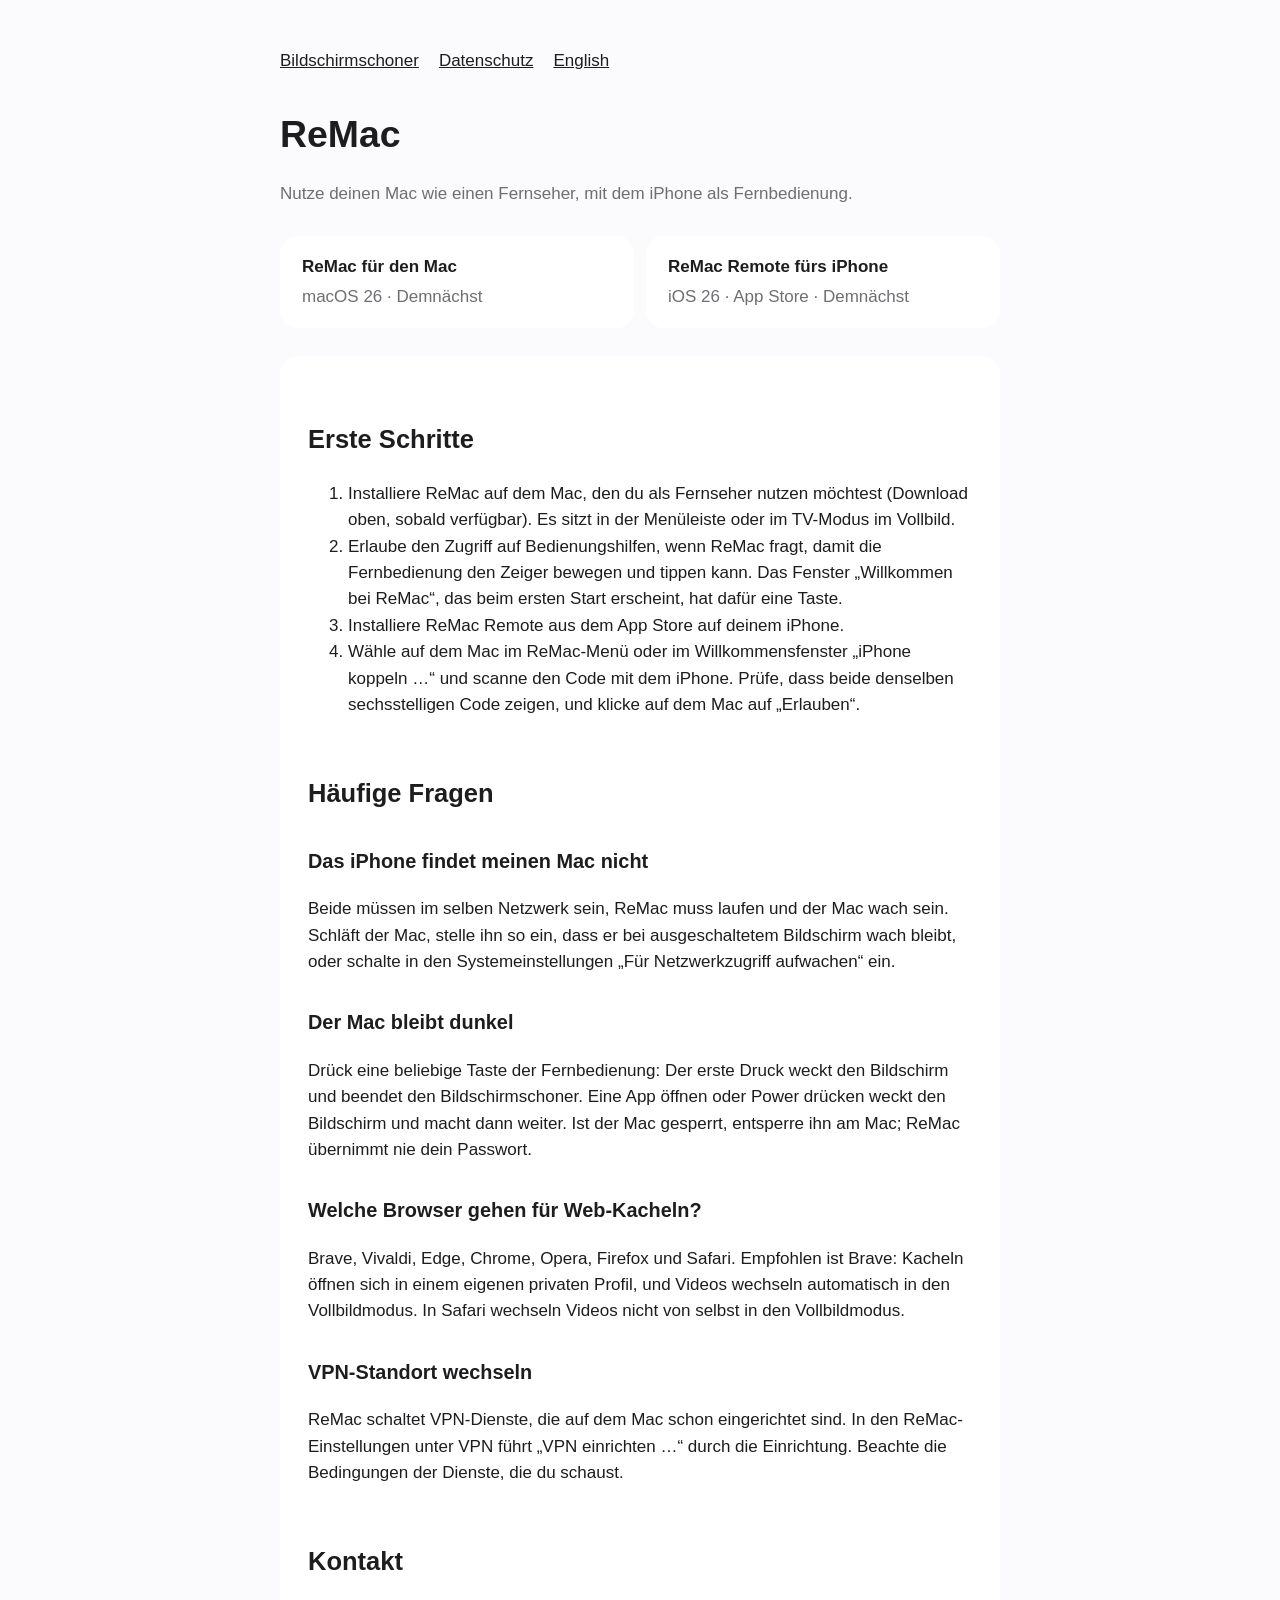
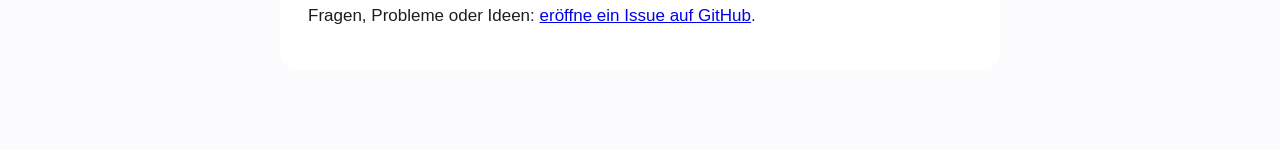
==== de/index.html @ 3b3be328 "feat: German pages of their own, clearer wording "Use your Mac like a TV", "The Mac stays dark", ins" ====
<!DOCTYPE html>
<html lang="de">
<head>
<meta charset="utf-8">
<meta name="viewport" content="width=device-width, initial-scale=1">
<title>ReMac – Download und Hilfe</title>
<meta name="description" content="Nutze deinen Mac wie einen Fernseher, mit dem iPhone als Fernbedienung.">
<link rel="alternate" hreflang="en" href="../index.html">
<link rel="stylesheet" href="../style.css">
</head>
<body>
<main>
<nav><a href="screensavers.html">Bildschirmschoner</a><a href="datenschutz.html">Datenschutz</a><a href="../index.html" lang="en" hreflang="en">English</a></nav>
<h1>ReMac</h1>
<p class="muted">Nutze deinen Mac wie einen Fernseher, mit dem iPhone als Fernbedienung.</p>

<div class="downloads">
<div class="download"><strong>ReMac für den Mac</strong><span class="muted">macOS 26 · Demnächst</span></div>
<div class="download"><strong>ReMac Remote fürs iPhone</strong><span class="muted">iOS 26 · App Store · Demnächst</span></div>
</div>

<section class="lang">
<h2>Erste Schritte</h2>
<ol>
<li>Installiere ReMac auf dem Mac, den du als Fernseher nutzen möchtest (Download oben, sobald verfügbar). Es sitzt in der Menüleiste oder im TV-Modus im Vollbild.</li>
<li>Erlaube den Zugriff auf Bedienungshilfen, wenn ReMac fragt, damit die Fernbedienung den Zeiger bewegen und tippen kann. Das Fenster „Willkommen bei ReMac“, das beim ersten Start erscheint, hat dafür eine Taste.</li>
<li>Installiere ReMac Remote aus dem App Store auf deinem iPhone.</li>
<li>Wähle auf dem Mac im ReMac-Menü oder im Willkommensfenster „iPhone koppeln …“ und scanne den Code mit dem iPhone. Prüfe, dass beide denselben sechsstelligen Code zeigen, und klicke auf dem Mac auf „Erlauben“.</li>
</ol>

<h2>Häufige Fragen</h2>
<h3>Das iPhone findet meinen Mac nicht</h3>
<p>Beide müssen im selben Netzwerk sein, ReMac muss laufen und der Mac wach sein. Schläft der Mac, stelle ihn so ein, dass er bei ausgeschaltetem Bildschirm wach bleibt, oder schalte in den Systemeinstellungen „Für Netzwerkzugriff aufwachen“ ein.</p>
<h3>Der Mac bleibt dunkel</h3>
<p>Drück eine beliebige Taste der Fernbedienung: Der erste Druck weckt den Bildschirm und beendet den Bildschirmschoner. Eine App öffnen oder Power drücken weckt den Bildschirm und macht dann weiter. Ist der Mac gesperrt, entsperre ihn am Mac; ReMac übernimmt nie dein Passwort.</p>
<h3>Welche Browser gehen für Web-Kacheln?</h3>
<p>Brave, Vivaldi, Edge, Chrome, Opera, Firefox und Safari. Empfohlen ist Brave: Kacheln öffnen sich in einem eigenen privaten Profil, und Videos wechseln automatisch in den Vollbildmodus. In Safari wechseln Videos nicht von selbst in den Vollbildmodus.</p>
<h3>VPN-Standort wechseln</h3>
<p>ReMac schaltet VPN-Dienste, die auf dem Mac schon eingerichtet sind. In den ReMac-Einstellungen unter VPN führt „VPN einrichten …“ durch die Einrichtung. Beachte die Bedingungen der Dienste, die du schaust.</p>

<h2>Kontakt</h2>
<p>Fragen, Probleme oder Ideen: <a href="https://github.com/muellerdom/remac-site/issues">eröffne ein Issue auf GitHub</a>.</p>
</section>
</main>
</body>
</html>
---- style.css ----
:root { color-scheme: light dark; --text: #1d1d1f; --muted: #6e6e73; --bg: #fbfbfd; --card: #fff; }
@media (prefers-color-scheme: dark) { :root { --text: #f5f5f7; --muted: #a1a1a6; --bg: #000; --card: #1c1c1e; } }
body { font: 17px/1.55 -apple-system, BlinkMacSystemFont, "Segoe UI", sans-serif; color: var(--text); background: var(--bg); margin: 0; }
main { max-width: 720px; margin: 0 auto; padding: 48px 24px 80px; }
h1 { font-size: 2.2em; margin: 0 0 4px; } h2 { margin-top: 2.2em; } h3 { margin-top: 1.6em; }
p.muted, .muted { color: var(--muted); }
nav { display: flex; gap: 20px; margin-bottom: 32px; } nav a { color: inherit; }
section.lang { background: var(--card); border-radius: 18px; padding: 8px 28px 24px; margin-top: 28px; }
.downloads { display: grid; gap: 12px; grid-template-columns: repeat(auto-fit, minmax(240px, 1fr)); margin-top: 28px; }
.download { background: var(--card); border-radius: 18px; padding: 18px 22px; display: flex; flex-direction: column; gap: 4px; }
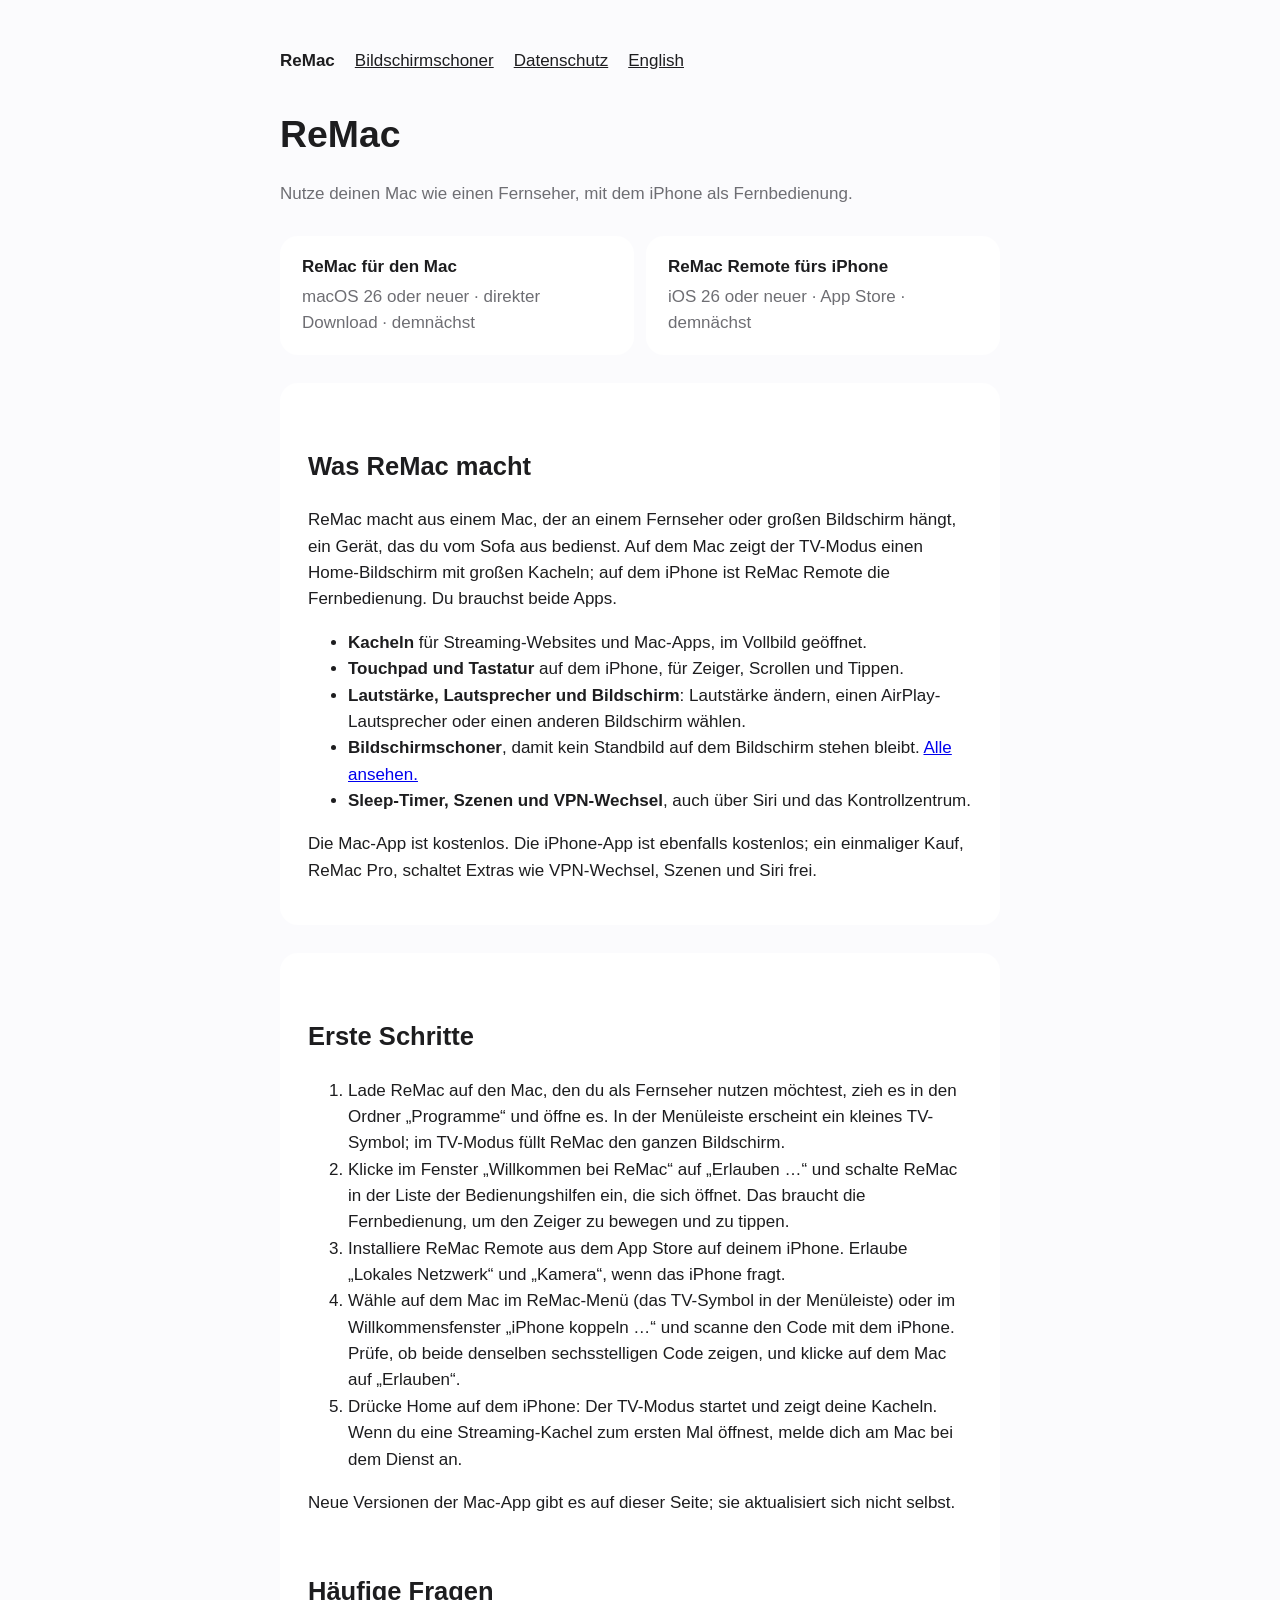
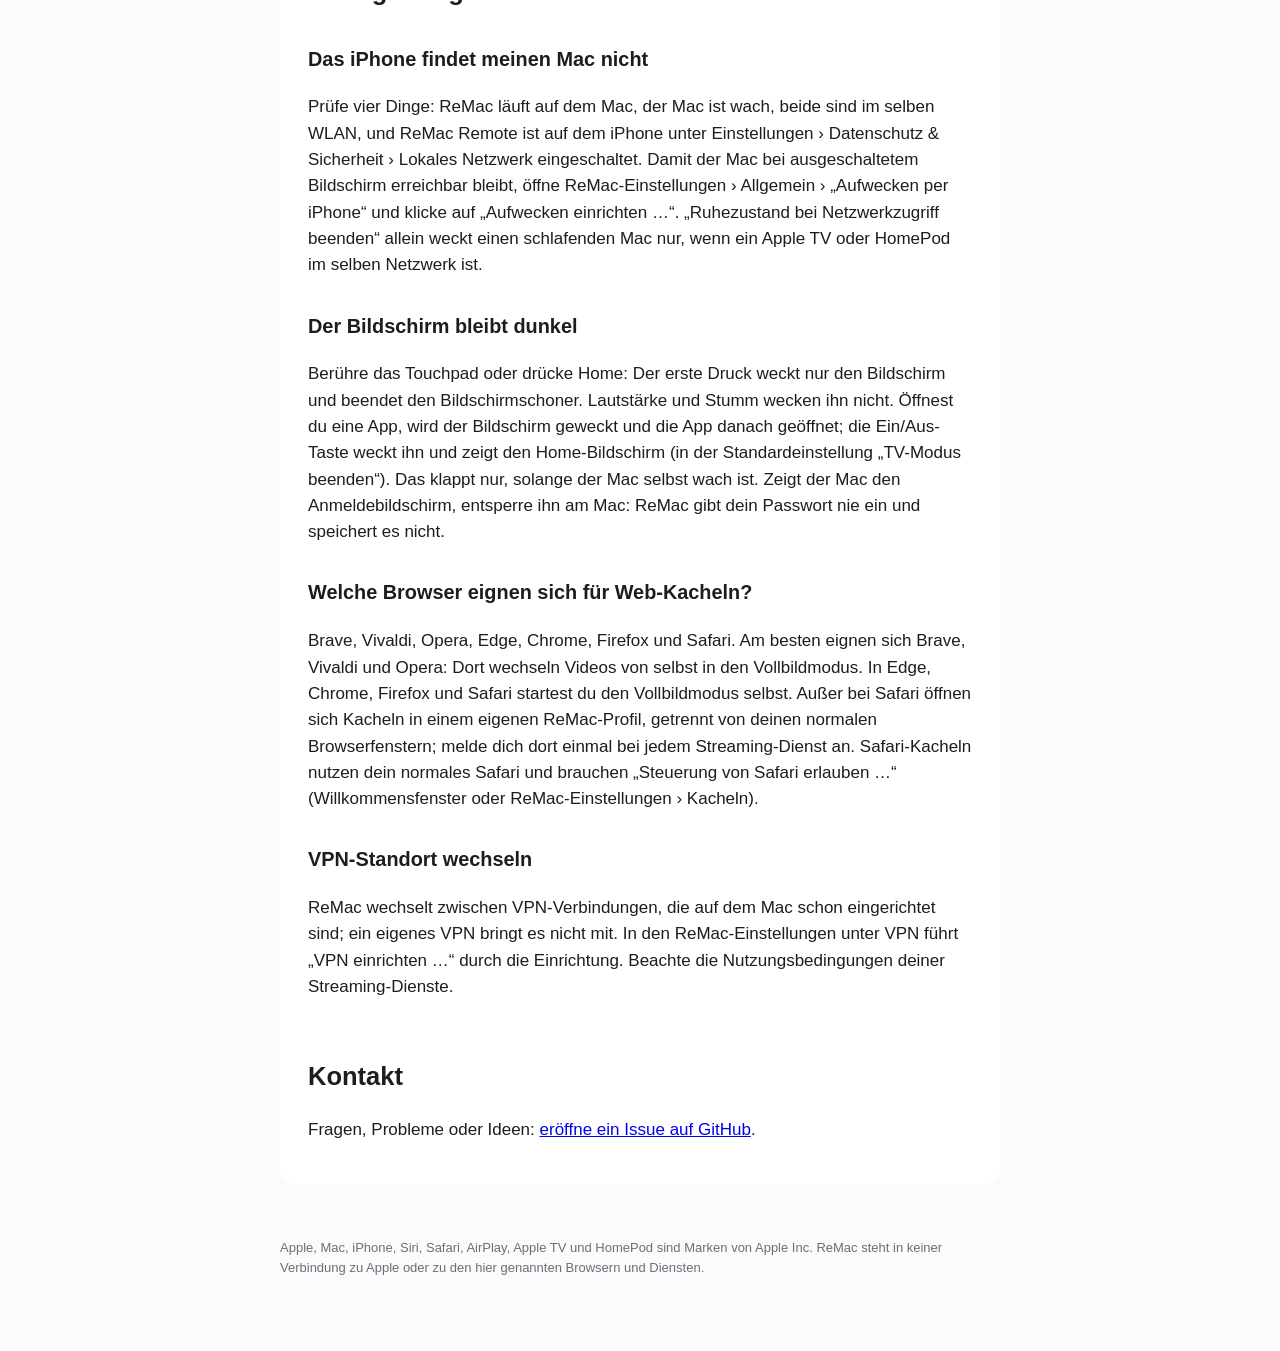
==== commit 696f66af: "feat: apply the Codex and Fable review of the website What ReMac does, requirements and price on the" ====
--- a/de/index.html
+++ b/de/index.html
@@ -3,44 +3,65 @@
 <head>
 <meta charset="utf-8">
 <meta name="viewport" content="width=device-width, initial-scale=1">
-<title>ReMac – Download und Hilfe</title>
-<meta name="description" content="Nutze deinen Mac wie einen Fernseher, mit dem iPhone als Fernbedienung.">
-<link rel="alternate" hreflang="en" href="../index.html">
+<title>ReMac – Nutze deinen Mac wie einen Fernseher</title>
+<meta name="description" content="Nutze deinen Mac wie einen Fernseher, mit dem iPhone als Fernbedienung. Download, Einrichtung und Hilfe.">
+<meta property="og:title" content="ReMac – Nutze deinen Mac wie einen Fernseher">
+<meta property="og:description" content="Nutze deinen Mac wie einen Fernseher, mit dem iPhone als Fernbedienung. Download, Einrichtung und Hilfe.">
+<link rel="canonical" href="https://muellerdom.github.io/remac-site/de/index.html">
+<link rel="alternate" hreflang="en" href="https://muellerdom.github.io/remac-site/index.html">
+<link rel="alternate" hreflang="de" href="https://muellerdom.github.io/remac-site/de/index.html">
+<link rel="alternate" hreflang="x-default" href="https://muellerdom.github.io/remac-site/index.html">
 <link rel="stylesheet" href="../style.css">
 </head>
 <body>
+<header><nav><a href="index.html" aria-current="page">ReMac</a><a href="screensavers.html">Bildschirmschoner</a><a href="datenschutz.html">Datenschutz</a><a href="../index.html" lang="en" hreflang="en">English</a></nav></header>
 <main>
-<nav><a href="screensavers.html">Bildschirmschoner</a><a href="datenschutz.html">Datenschutz</a><a href="../index.html" lang="en" hreflang="en">English</a></nav>
 <h1>ReMac</h1>
 <p class="muted">Nutze deinen Mac wie einen Fernseher, mit dem iPhone als Fernbedienung.</p>
 
 <div class="downloads">
-<div class="download"><strong>ReMac für den Mac</strong><span class="muted">macOS 26 · Demnächst</span></div>
-<div class="download"><strong>ReMac Remote fürs iPhone</strong><span class="muted">iOS 26 · App Store · Demnächst</span></div>
+<div class="download"><strong>ReMac für den Mac</strong><span class="muted">macOS 26 oder neuer · direkter Download · demnächst</span></div>
+<div class="download"><strong>ReMac Remote fürs iPhone</strong><span class="muted">iOS 26 oder neuer · App Store · demnächst</span></div>
 </div>
 
-<section class="lang">
+<section class="card">
+<h2>Was ReMac macht</h2>
+<p>ReMac macht aus einem Mac, der an einem Fernseher oder großen Bildschirm hängt, ein Gerät, das du vom Sofa aus bedienst. Auf dem Mac zeigt der TV-Modus einen Home-Bildschirm mit großen Kacheln; auf dem iPhone ist ReMac Remote die Fernbedienung. Du brauchst beide Apps.</p>
+<ul>
+<li><strong>Kacheln</strong> für Streaming-Websites und Mac-Apps, im Vollbild geöffnet.</li>
+<li><strong>Touchpad und Tastatur</strong> auf dem iPhone, für Zeiger, Scrollen und Tippen.</li>
+<li><strong>Lautstärke, Lautsprecher und Bildschirm</strong>: Lautstärke ändern, einen AirPlay-Lautsprecher oder einen anderen Bildschirm wählen.</li>
+<li><strong>Bildschirmschoner</strong>, damit kein Standbild auf dem Bildschirm stehen bleibt. <a href="screensavers.html">Alle ansehen.</a></li>
+<li><strong>Sleep-Timer, Szenen und VPN-Wechsel</strong>, auch über Siri und das Kontrollzentrum.</li>
+</ul>
+<p>Die Mac-App ist kostenlos. Die iPhone-App ist ebenfalls kostenlos; ein einmaliger Kauf, ReMac Pro, schaltet Extras wie VPN-Wechsel, Szenen und Siri frei.</p>
+</section>
+
+<section class="card">
 <h2>Erste Schritte</h2>
 <ol>
-<li>Installiere ReMac auf dem Mac, den du als Fernseher nutzen möchtest (Download oben, sobald verfügbar). Es sitzt in der Menüleiste oder im TV-Modus im Vollbild.</li>
-<li>Erlaube den Zugriff auf Bedienungshilfen, wenn ReMac fragt, damit die Fernbedienung den Zeiger bewegen und tippen kann. Das Fenster „Willkommen bei ReMac“, das beim ersten Start erscheint, hat dafür eine Taste.</li>
-<li>Installiere ReMac Remote aus dem App Store auf deinem iPhone.</li>
-<li>Wähle auf dem Mac im ReMac-Menü oder im Willkommensfenster „iPhone koppeln …“ und scanne den Code mit dem iPhone. Prüfe, dass beide denselben sechsstelligen Code zeigen, und klicke auf dem Mac auf „Erlauben“.</li>
+<li>Lade ReMac auf den Mac, den du als Fernseher nutzen möchtest, zieh es in den Ordner „Programme“ und öffne es. In der Menüleiste erscheint ein kleines TV-Symbol; im TV-Modus füllt ReMac den ganzen Bildschirm.</li>
+<li>Klicke im Fenster „Willkommen bei ReMac“ auf „Erlauben …“ und schalte ReMac in der Liste der Bedienungshilfen ein, die sich öffnet. Das braucht die Fernbedienung, um den Zeiger zu bewegen und zu tippen.</li>
+<li>Installiere ReMac Remote aus dem App Store auf deinem iPhone. Erlaube „Lokales Netzwerk“ und „Kamera“, wenn das iPhone fragt.</li>
+<li>Wähle auf dem Mac im ReMac-Menü (das TV-Symbol in der Menüleiste) oder im Willkommensfenster „iPhone koppeln …“ und scanne den Code mit dem iPhone. Prüfe, ob beide denselben sechsstelligen Code zeigen, und klicke auf dem Mac auf „Erlauben“.</li>
+<li>Drücke Home auf dem iPhone: Der TV-Modus startet und zeigt deine Kacheln. Wenn du eine Streaming-Kachel zum ersten Mal öffnest, melde dich am Mac bei dem Dienst an.</li>
 </ol>
+<p>Neue Versionen der Mac-App gibt es auf dieser Seite; sie aktualisiert sich nicht selbst.</p>
 
 <h2>Häufige Fragen</h2>
 <h3>Das iPhone findet meinen Mac nicht</h3>
-<p>Beide müssen im selben Netzwerk sein, ReMac muss laufen und der Mac wach sein. Schläft der Mac, stelle ihn so ein, dass er bei ausgeschaltetem Bildschirm wach bleibt, oder schalte in den Systemeinstellungen „Für Netzwerkzugriff aufwachen“ ein.</p>
-<h3>Der Mac bleibt dunkel</h3>
-<p>Drück eine beliebige Taste der Fernbedienung: Der erste Druck weckt den Bildschirm und beendet den Bildschirmschoner. Eine App öffnen oder Power drücken weckt den Bildschirm und macht dann weiter. Ist der Mac gesperrt, entsperre ihn am Mac; ReMac übernimmt nie dein Passwort.</p>
-<h3>Welche Browser gehen für Web-Kacheln?</h3>
-<p>Brave, Vivaldi, Edge, Chrome, Opera, Firefox und Safari. Empfohlen ist Brave: Kacheln öffnen sich in einem eigenen privaten Profil, und Videos wechseln automatisch in den Vollbildmodus. In Safari wechseln Videos nicht von selbst in den Vollbildmodus.</p>
+<p>Prüfe vier Dinge: ReMac läuft auf dem Mac, der Mac ist wach, beide sind im selben WLAN, und ReMac Remote ist auf dem iPhone unter Einstellungen › Datenschutz &amp; Sicherheit › Lokales Netzwerk eingeschaltet. Damit der Mac bei ausgeschaltetem Bildschirm erreichbar bleibt, öffne ReMac-Einstellungen › Allgemein › „Aufwecken per iPhone“ und klicke auf „Aufwecken einrichten …“. „Ruhezustand bei Netzwerkzugriff beenden“ allein weckt einen schlafenden Mac nur, wenn ein Apple TV oder HomePod im selben Netzwerk ist.</p>
+<h3>Der Bildschirm bleibt dunkel</h3>
+<p>Berühre das Touchpad oder drücke Home: Der erste Druck weckt nur den Bildschirm und beendet den Bildschirmschoner. Lautstärke und Stumm wecken ihn nicht. Öffnest du eine App, wird der Bildschirm geweckt und die App danach geöffnet; die Ein/Aus-Taste weckt ihn und zeigt den Home-Bildschirm (in der Standardeinstellung „TV-Modus beenden“). Das klappt nur, solange der Mac selbst wach ist. Zeigt der Mac den Anmeldebildschirm, entsperre ihn am Mac: ReMac gibt dein Passwort nie ein und speichert es nicht.</p>
+<h3>Welche Browser eignen sich für Web-Kacheln?</h3>
+<p>Brave, Vivaldi, Opera, Edge, Chrome, Firefox und Safari. Am besten eignen sich Brave, Vivaldi und Opera: Dort wechseln Videos von selbst in den Vollbildmodus. In Edge, Chrome, Firefox und Safari startest du den Vollbildmodus selbst. Außer bei Safari öffnen sich Kacheln in einem eigenen ReMac-Profil, getrennt von deinen normalen Browserfenstern; melde dich dort einmal bei jedem Streaming-Dienst an. Safari-Kacheln nutzen dein normales Safari und brauchen „Steuerung von Safari erlauben …“ (Willkommensfenster oder ReMac-Einstellungen › Kacheln).</p>
 <h3>VPN-Standort wechseln</h3>
-<p>ReMac schaltet VPN-Dienste, die auf dem Mac schon eingerichtet sind. In den ReMac-Einstellungen unter VPN führt „VPN einrichten …“ durch die Einrichtung. Beachte die Bedingungen der Dienste, die du schaust.</p>
+<p>ReMac wechselt zwischen VPN-Verbindungen, die auf dem Mac schon eingerichtet sind; ein eigenes VPN bringt es nicht mit. In den ReMac-Einstellungen unter VPN führt „VPN einrichten …“ durch die Einrichtung. Beachte die Nutzungsbedingungen deiner Streaming-Dienste.</p>
 
 <h2>Kontakt</h2>
 <p>Fragen, Probleme oder Ideen: <a href="https://github.com/muellerdom/remac-site/issues">eröffne ein Issue auf GitHub</a>.</p>
 </section>
 </main>
+<footer><p>Apple, Mac, iPhone, Siri, Safari, AirPlay, Apple TV und HomePod sind Marken von Apple Inc. ReMac steht in keiner Verbindung zu Apple oder zu den hier genannten Browsern und Diensten.</p></footer>
 </body>
 </html>
--- a/style.css
+++ b/style.css
@@ -1,10 +1,12 @@
 :root { color-scheme: light dark; --text: #1d1d1f; --muted: #6e6e73; --bg: #fbfbfd; --card: #fff; }
 @media (prefers-color-scheme: dark) { :root { --text: #f5f5f7; --muted: #a1a1a6; --bg: #000; --card: #1c1c1e; } }
 body { font: 17px/1.55 -apple-system, BlinkMacSystemFont, "Segoe UI", sans-serif; color: var(--text); background: var(--bg); margin: 0; }
-main { max-width: 720px; margin: 0 auto; padding: 48px 24px 80px; }
+main, header, footer { max-width: 720px; margin: 0 auto; padding: 0 24px; }
+header { padding-top: 48px; } main { padding-bottom: 40px; }
+footer { padding-bottom: 60px; color: var(--muted); font-size: 13px; }
 h1 { font-size: 2.2em; margin: 0 0 4px; } h2 { margin-top: 2.2em; } h3 { margin-top: 1.6em; }
 p.muted, .muted { color: var(--muted); }
-nav { display: flex; gap: 20px; margin-bottom: 32px; } nav a { color: inherit; }
-section.lang { background: var(--card); border-radius: 18px; padding: 8px 28px 24px; margin-top: 28px; }
+nav { display: flex; flex-wrap: wrap; gap: 8px 20px; margin-bottom: 32px; } nav a { color: inherit; } nav a[aria-current] { font-weight: 600; text-decoration: none; }
+section.card { background: var(--card); border-radius: 18px; padding: 8px 28px 24px; margin-top: 28px; }
 .downloads { display: grid; gap: 12px; grid-template-columns: repeat(auto-fit, minmax(240px, 1fr)); margin-top: 28px; }
 .download { background: var(--card); border-radius: 18px; padding: 18px 22px; display: flex; flex-direction: column; gap: 4px; }
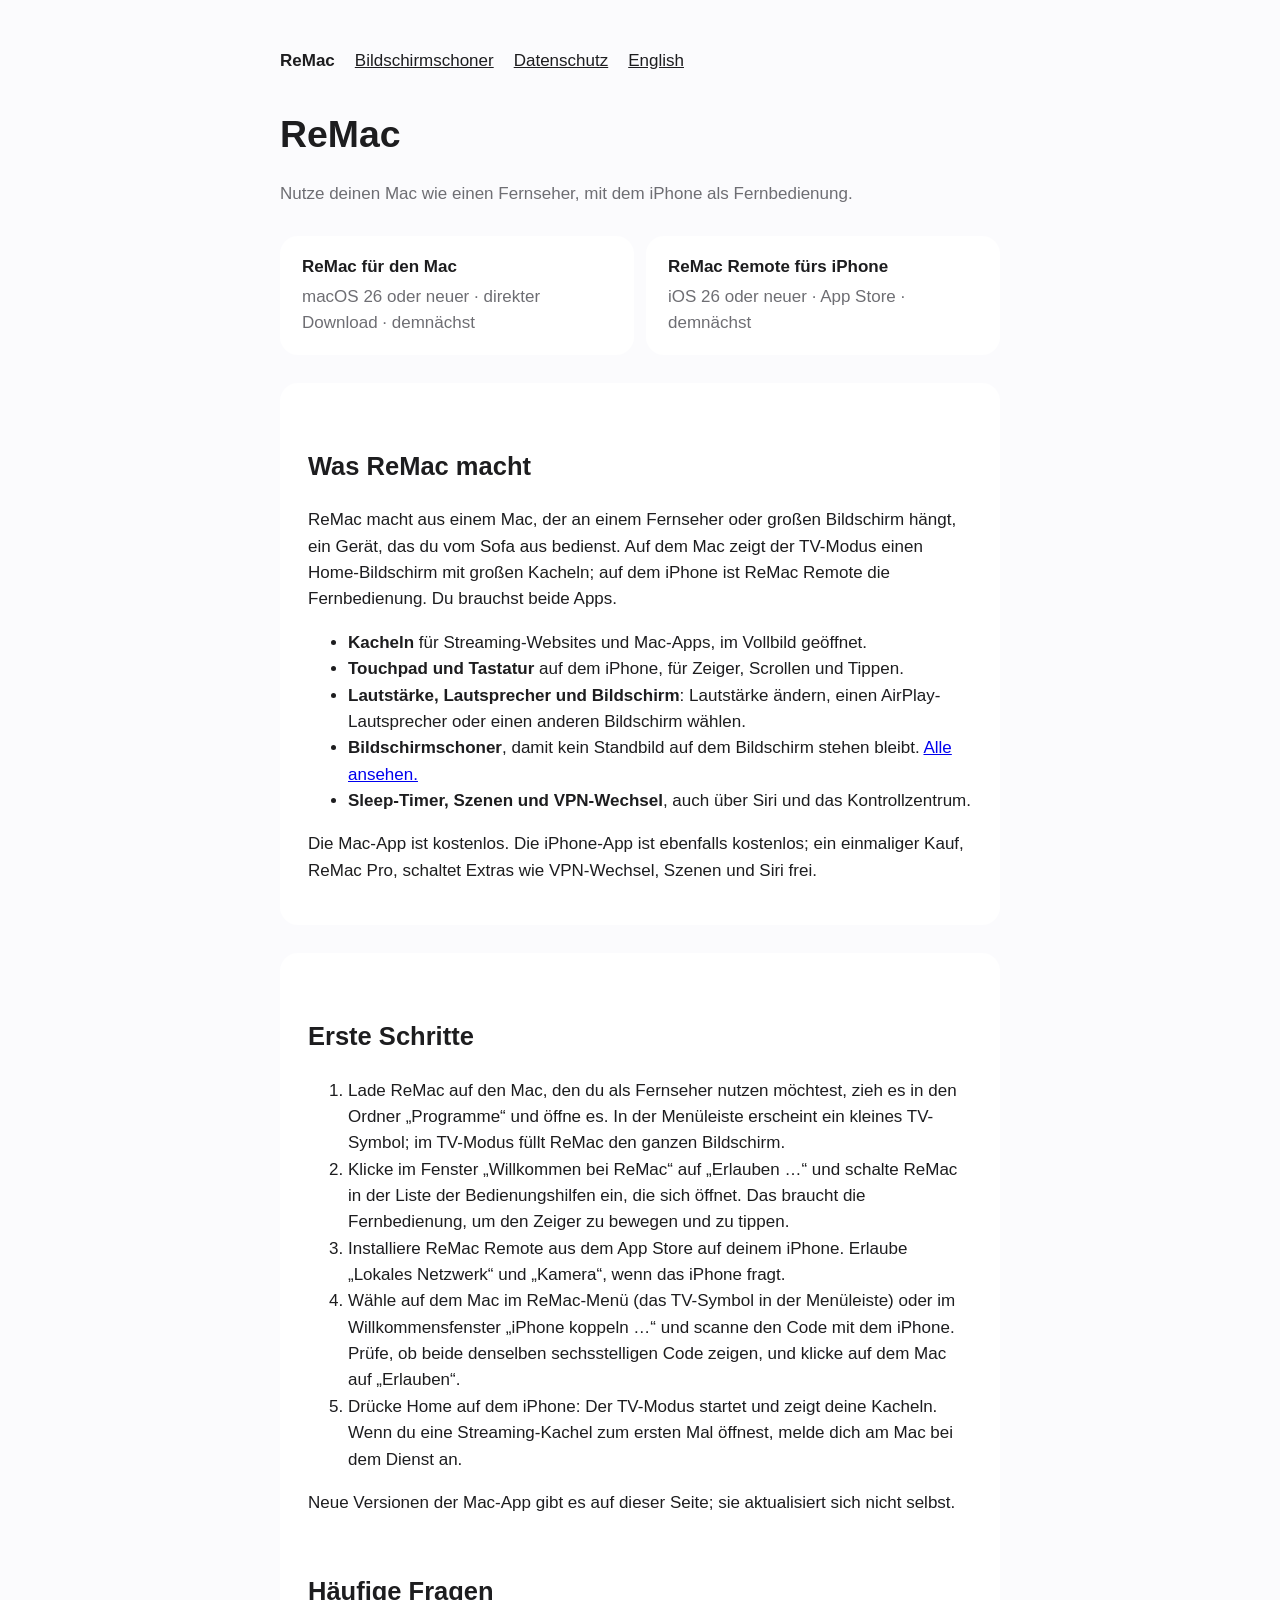
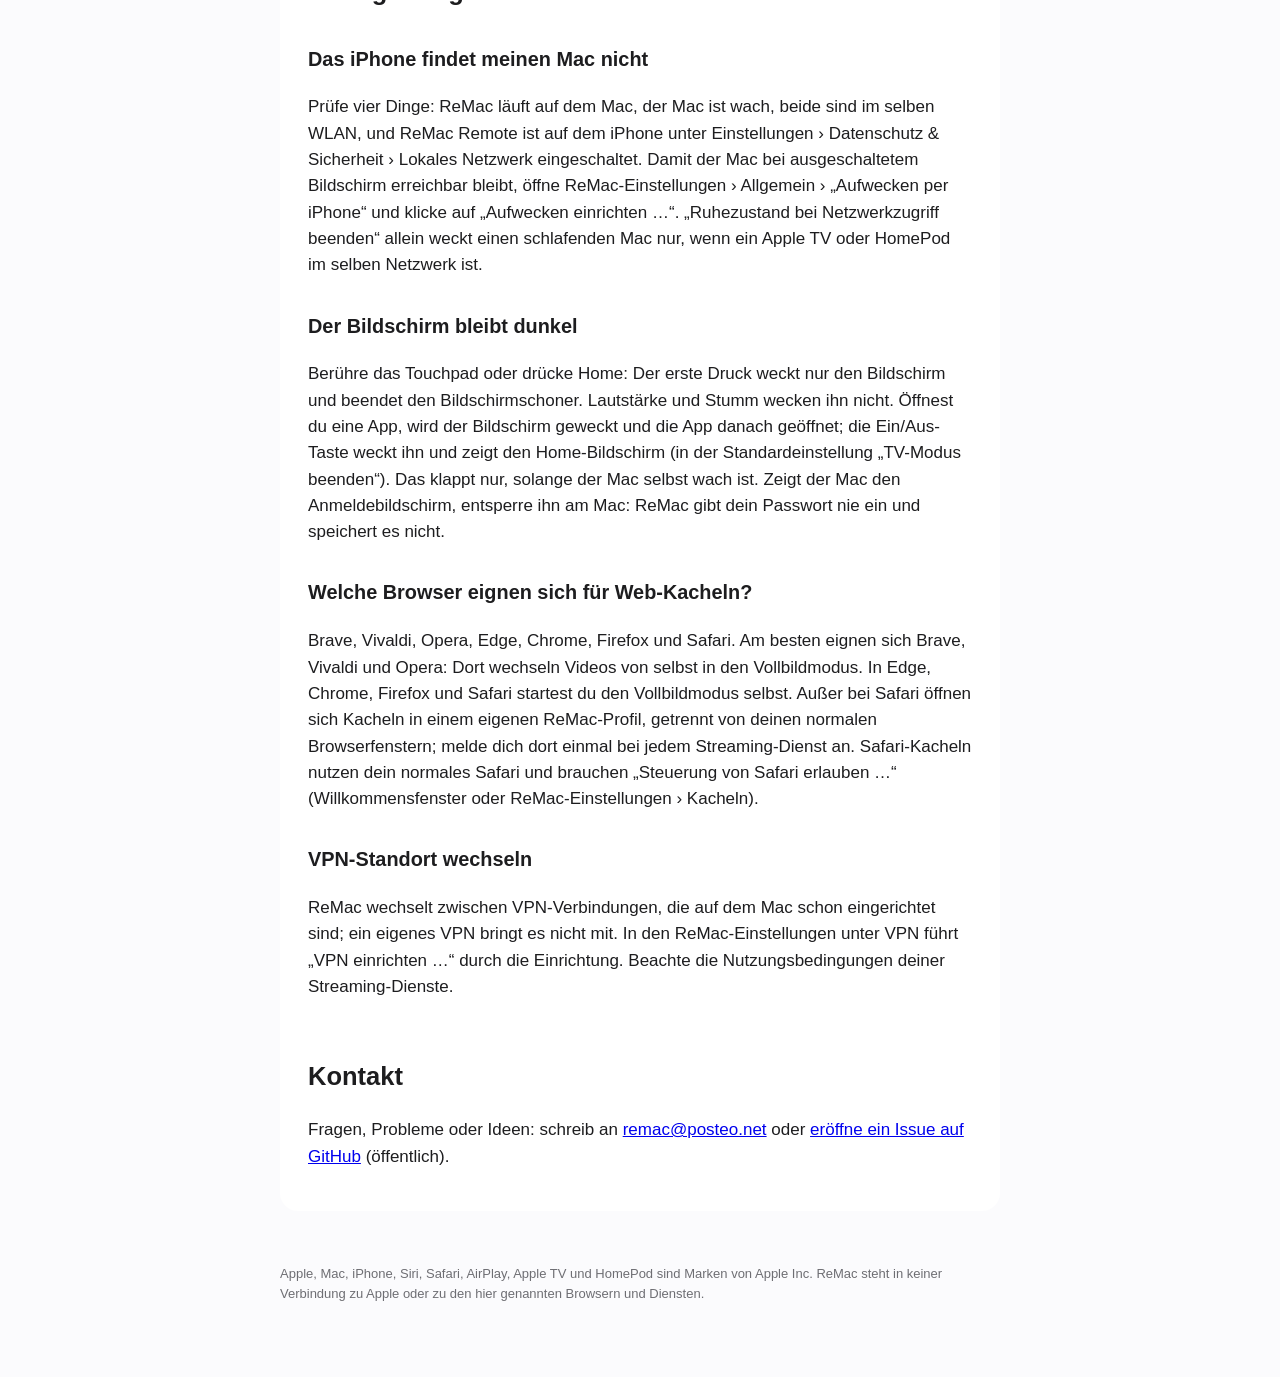
==== commit 34ca3a90: "docs(contact): remac@posteo.net as the support address Co-Authored-By: Claude Opus 5.5 <noreply@anth" ====
--- a/de/index.html
+++ b/de/index.html
@@ -59,7 +59,7 @@
 <p>ReMac wechselt zwischen VPN-Verbindungen, die auf dem Mac schon eingerichtet sind; ein eigenes VPN bringt es nicht mit. In den ReMac-Einstellungen unter VPN führt „VPN einrichten …“ durch die Einrichtung. Beachte die Nutzungsbedingungen deiner Streaming-Dienste.</p>
 
 <h2>Kontakt</h2>
-<p>Fragen, Probleme oder Ideen: <a href="https://github.com/muellerdom/remac-site/issues">eröffne ein Issue auf GitHub</a>.</p>
+<p>Fragen, Probleme oder Ideen: schreib an <a href="mailto:remac@posteo.net">remac@posteo.net</a> oder <a href="https://github.com/muellerdom/remac-site/issues">eröffne ein Issue auf GitHub</a> (öffentlich).</p>
 </section>
 </main>
 <footer><p>Apple, Mac, iPhone, Siri, Safari, AirPlay, Apple TV und HomePod sind Marken von Apple Inc. ReMac steht in keiner Verbindung zu Apple oder zu den hier genannten Browsern und Diensten.</p></footer>
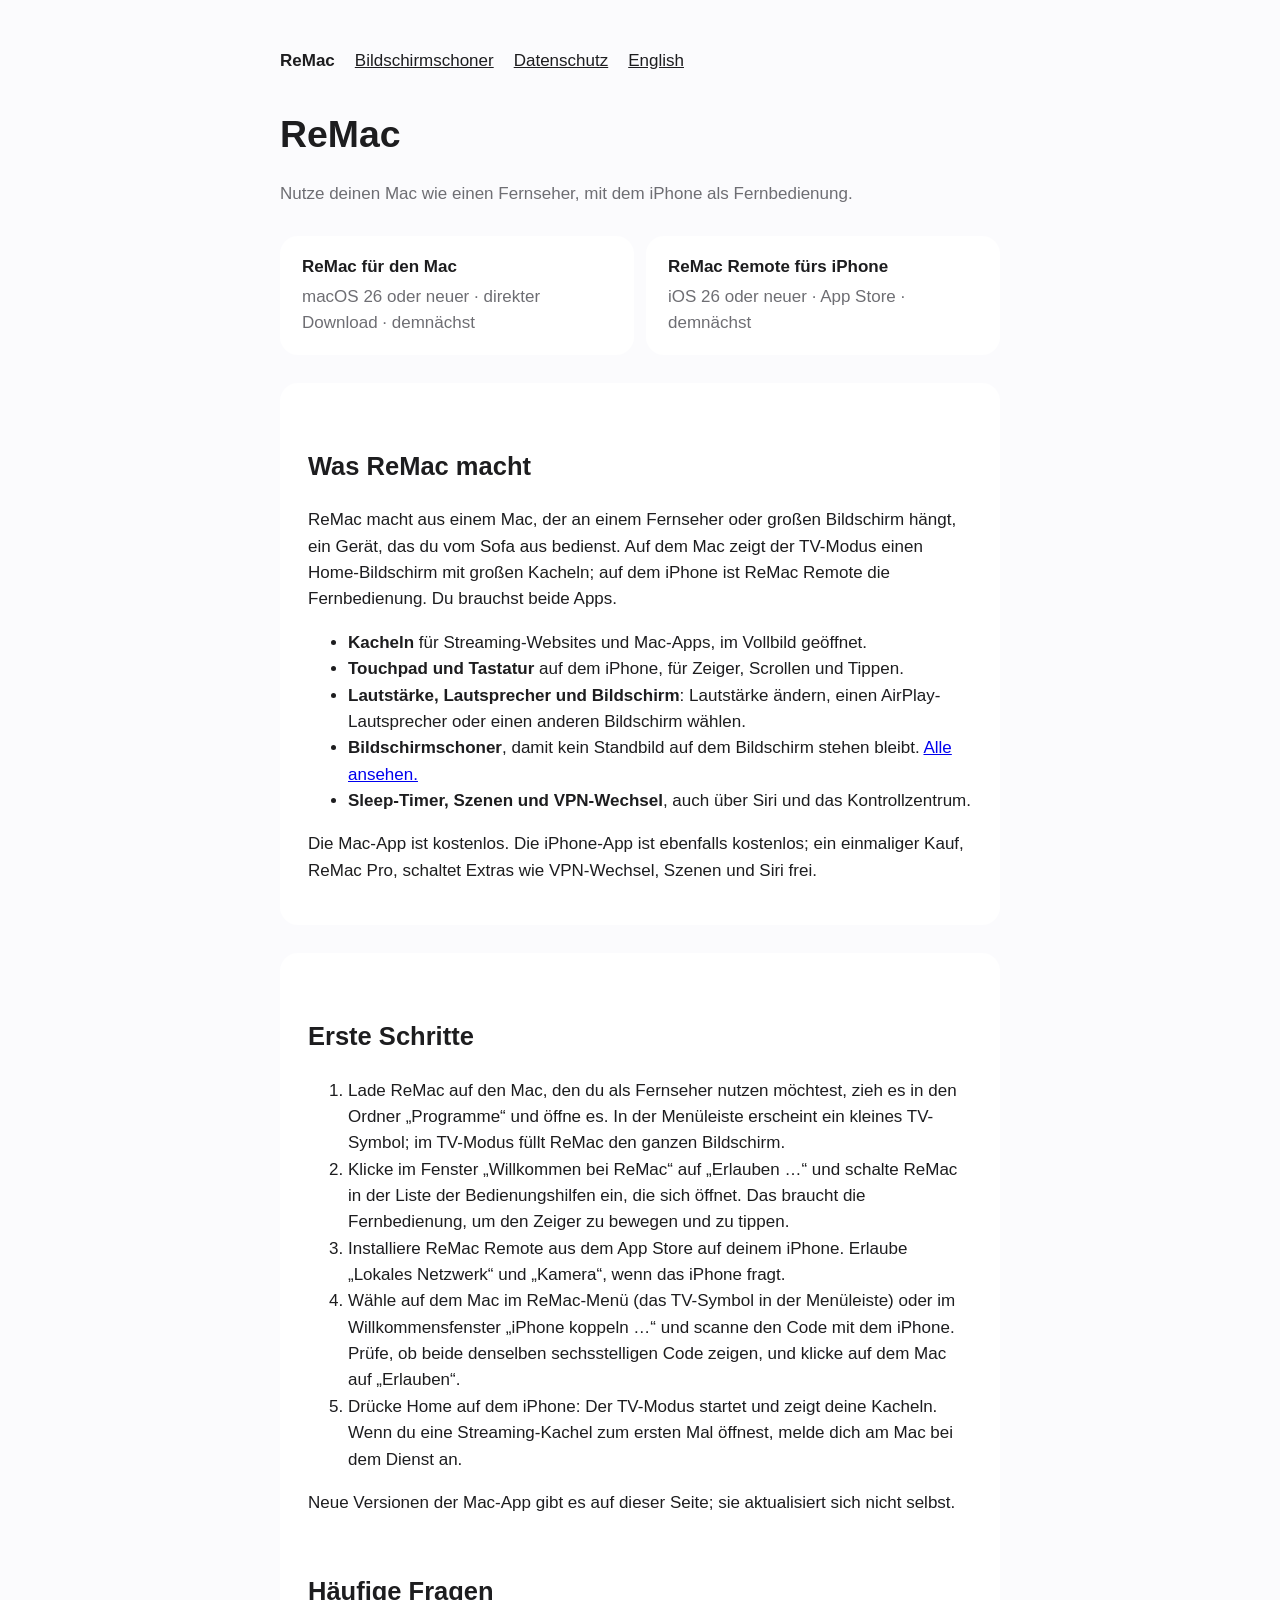
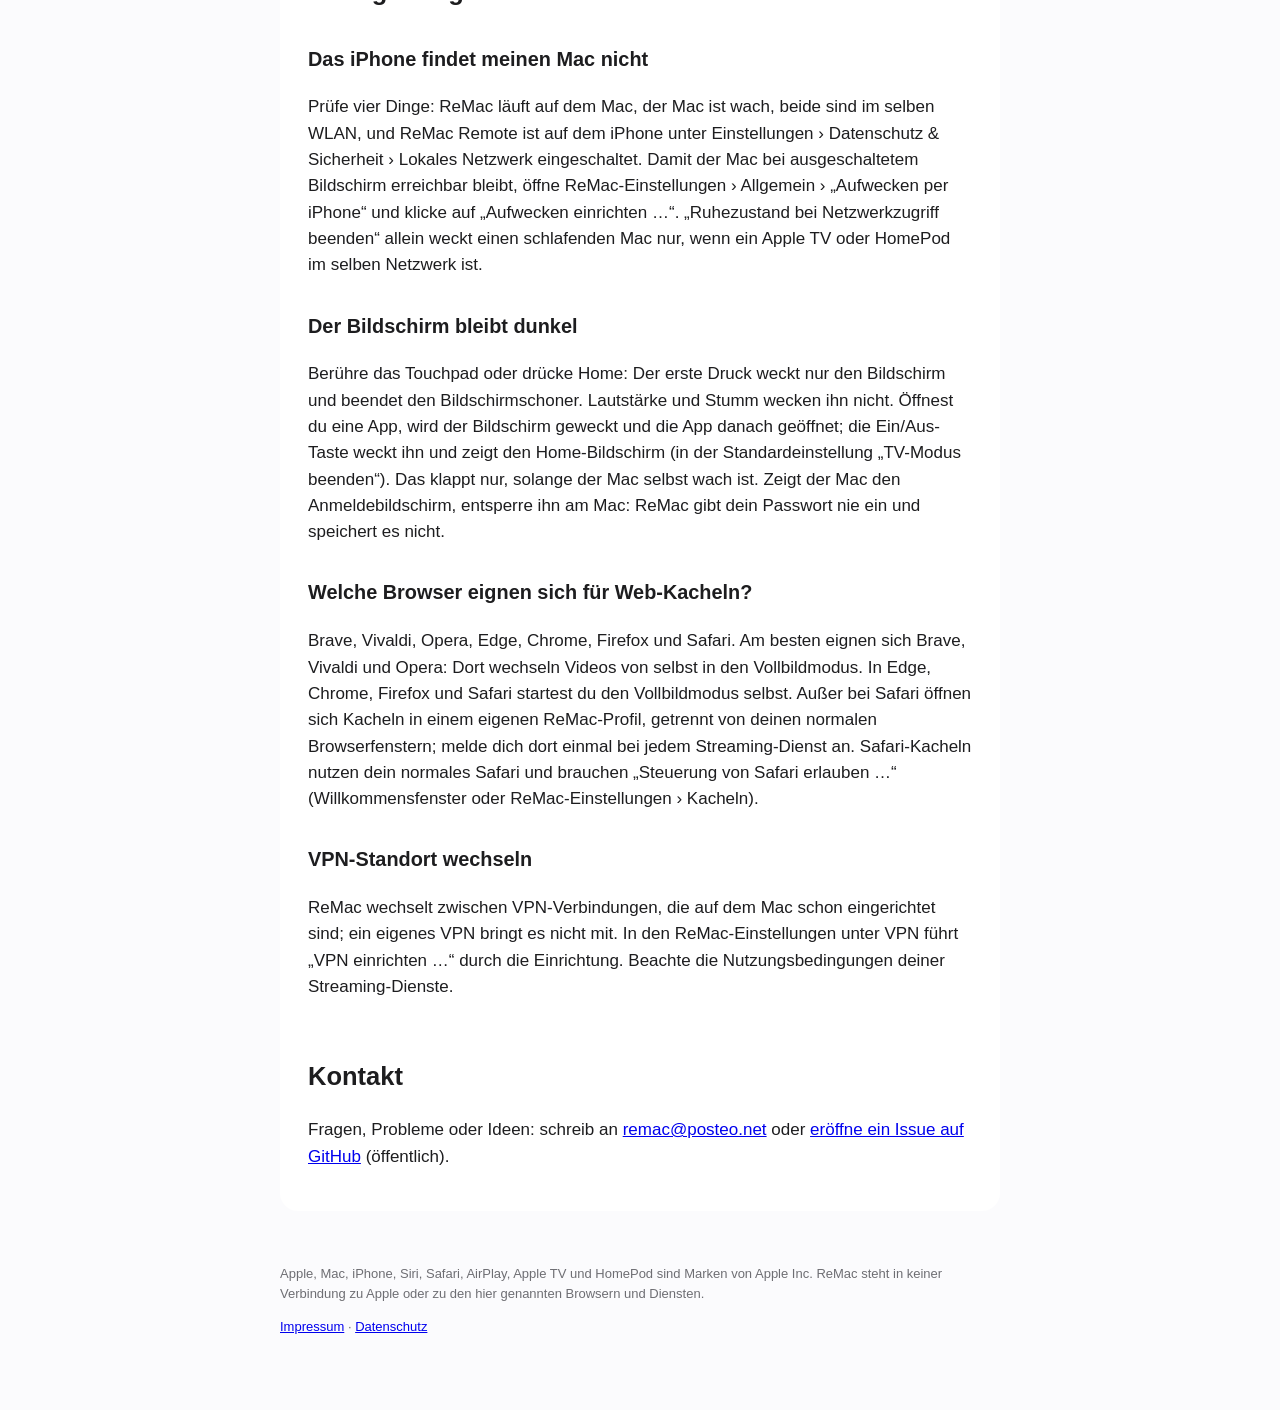
==== commit 71f92532: "docs(legal): imprint in German and English with the c/o address; privacy policy names the responsibl" ====
--- a/de/index.html
+++ b/de/index.html
@@ -62,6 +62,6 @@
 <p>Fragen, Probleme oder Ideen: schreib an <a href="mailto:remac@posteo.net">remac@posteo.net</a> oder <a href="https://github.com/muellerdom/remac-site/issues">eröffne ein Issue auf GitHub</a> (öffentlich).</p>
 </section>
 </main>
-<footer><p>Apple, Mac, iPhone, Siri, Safari, AirPlay, Apple TV und HomePod sind Marken von Apple Inc. ReMac steht in keiner Verbindung zu Apple oder zu den hier genannten Browsern und Diensten.</p></footer>
+<footer><p>Apple, Mac, iPhone, Siri, Safari, AirPlay, Apple TV und HomePod sind Marken von Apple Inc. ReMac steht in keiner Verbindung zu Apple oder zu den hier genannten Browsern und Diensten.</p><p><a href="impressum.html">Impressum</a> · <a href="datenschutz.html">Datenschutz</a></p></footer>
 </body>
 </html>
